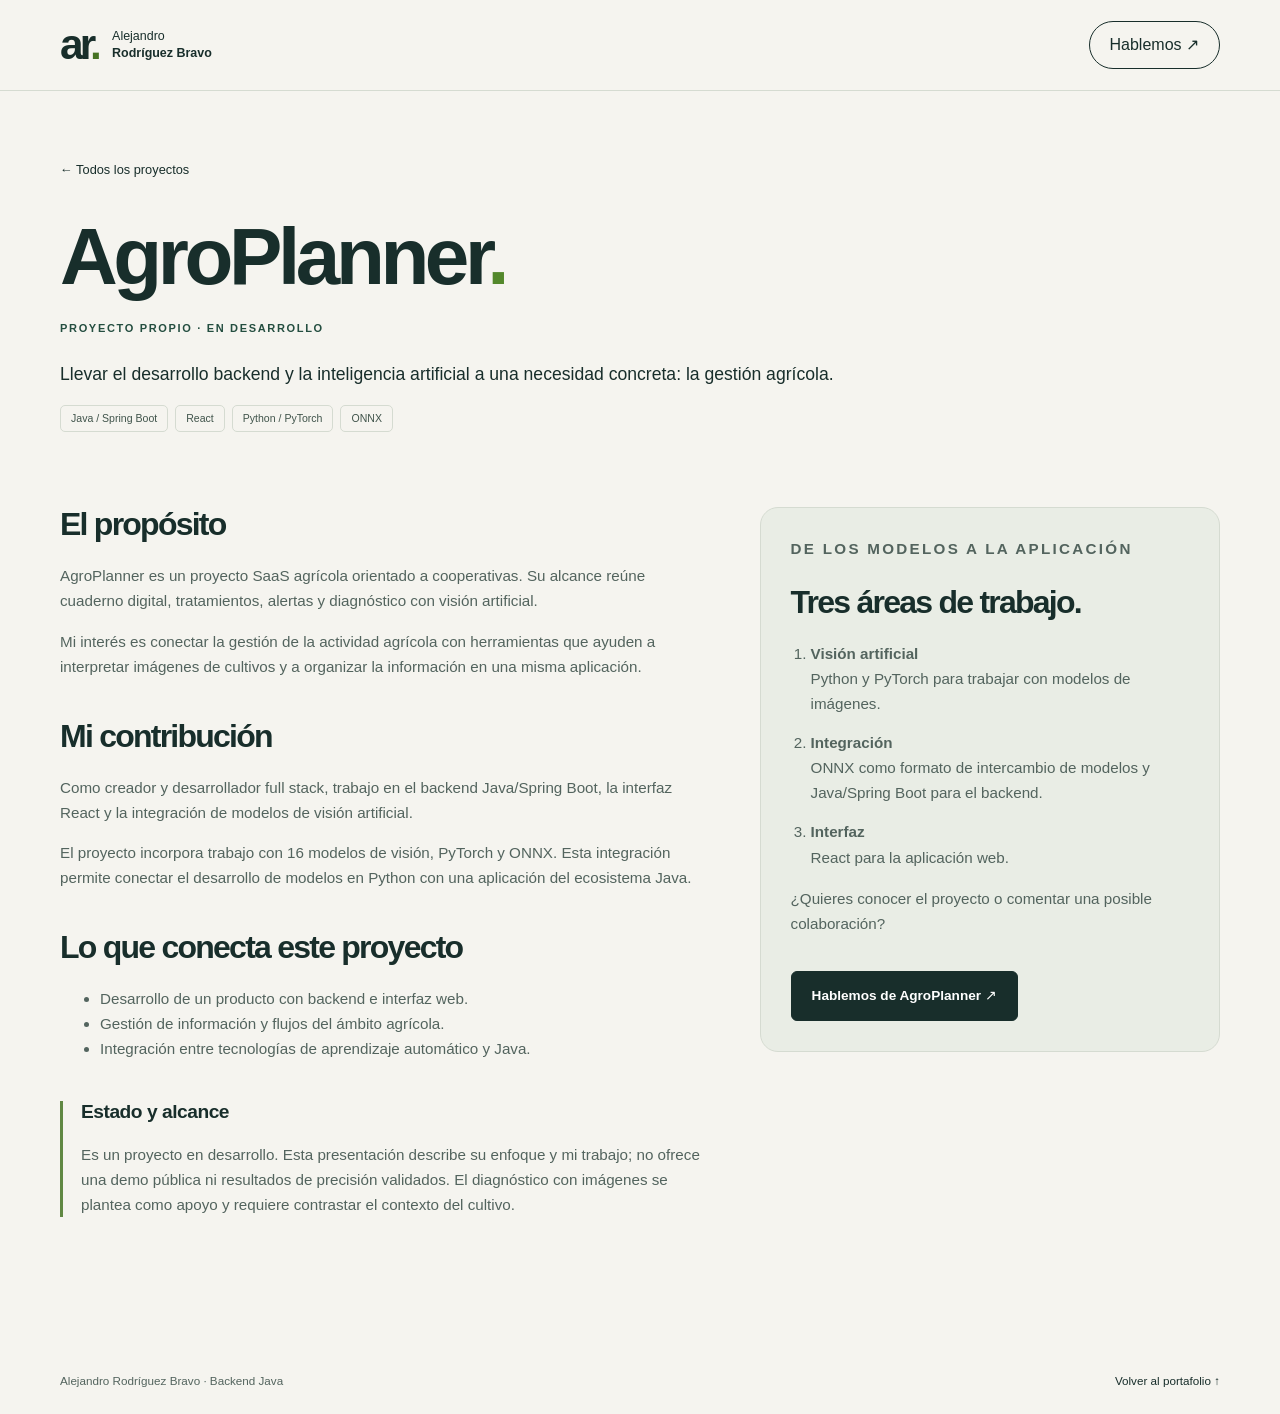
==== mi-portafolio/proyectos/agroplanner.html @ eabbd946 "Rediseña portafolio backend y destaca AgroPlanner y proyectos del Mundial 2026" ====
<!doctype html><html lang="es"><head><meta charset="utf-8"><meta name="viewport" content="width=device-width, initial-scale=1"><title>AgroPlanner | Proyecto de Alejandro Rodríguez Bravo</title><meta name="description" content="AgroPlanner: proyecto SaaS agrícola de Alejandro Rodríguez Bravo. Backend Spring Boot, interfaz React e integración de visión artificial con PyTorch y ONNX."><link rel="canonical" href="https://arodriguezbravo.netlify.app/proyectos/agroplanner.html"><meta property="og:type" content="article"><meta property="og:title" content="AgroPlanner · Backend e IA para el campo"><meta property="og:description" content="Un proyecto propio que conecta desarrollo Java, visión artificial y agricultura."><meta property="og:url" content="https://arodriguezbravo.netlify.app/proyectos/agroplanner.html"><meta property="og:image" content="https://arodriguezbravo.netlify.app/assets/img/social-card.png"><meta name="twitter:card" content="summary_large_image"><link rel="icon" href="../assets/img/favicon.svg" type="image/svg+xml"><link rel="stylesheet" href="../assets/css/styles.css"></head><body>
<a class="skip-link" href="#contenido">Saltar al contenido</a><header class="header"><nav class="nav container" aria-label="Navegación principal"><a class="brand" href="../index.html"><span class="monogram" aria-hidden="true">ar<span>.</span></span><span>Alejandro<br><strong>Rodríguez Bravo</strong></span></a><a class="nav-contact" href="../index.html#contacto">Hablemos ↗</a></nav></header>
<main id="contenido" class="container"><div class="case-hero"><a class="back-link" href="../index.html#proyectos">← Todos los proyectos</a><h1>AgroPlanner<span class="accent">.</span></h1><p class="eyebrow">PROYECTO PROPIO · EN DESARROLLO</p><p class="project-intro">Llevar el desarrollo backend y la inteligencia artificial a una necesidad concreta: la gestión agrícola.</p><div class="tags"><span>Java / Spring Boot</span><span>React</span><span>Python / PyTorch</span><span>ONNX</span></div></div>
<div class="case-layout"><div><article><h2>El propósito</h2><p>AgroPlanner es un proyecto SaaS agrícola orientado a cooperativas. Su alcance reúne cuaderno digital, tratamientos, alertas y diagnóstico con visión artificial.</p><p>Mi interés es conectar la gestión de la actividad agrícola con herramientas que ayuden a interpretar imágenes de cultivos y a organizar la información en una misma aplicación.</p></article><article><h2>Mi contribución</h2><p>Como creador y desarrollador full stack, trabajo en el backend Java/Spring Boot, la interfaz React y la integración de modelos de visión artificial.</p><p>El proyecto incorpora trabajo con 16 modelos de visión, PyTorch y ONNX. Esta integración permite conectar el desarrollo de modelos en Python con una aplicación del ecosistema Java.</p></article><article><h2>Lo que conecta este proyecto</h2><ul><li>Desarrollo de un producto con backend e interfaz web.</li><li>Gestión de información y flujos del ámbito agrícola.</li><li>Integración entre tecnologías de aprendizaje automático y Java.</li></ul></article><article class="case-note"><h3>Estado y alcance</h3><p>Es un proyecto en desarrollo. Esta presentación describe su enfoque y mi trabajo; no ofrece una demo pública ni resultados de precisión validados. El diagnóstico con imágenes se plantea como apoyo y requiere contrastar el contexto del cultivo.</p></article></div><aside class="case-panel" aria-label="Tecnologías del proyecto"><p class="eyebrow">DE LOS MODELOS A LA APLICACIÓN</p><h2>Tres áreas de trabajo.</h2><ol><li><strong>Visión artificial</strong><br>Python y PyTorch para trabajar con modelos de imágenes.</li><li><strong>Integración</strong><br>ONNX como formato de intercambio de modelos y Java/Spring Boot para el backend.</li><li><strong>Interfaz</strong><br>React para la aplicación web.</li></ol><p>¿Quieres conocer el proyecto o comentar una posible colaboración?</p><a class="button primary" href="mailto:alejandroguezbravo@hotmail.com?subject=Consulta%20sobre%20AgroPlanner">Hablemos de AgroPlanner ↗</a></aside></div></main><footer class="footer container"><p>Alejandro Rodríguez Bravo · Backend Java</p><a href="../index.html">Volver al portafolio ↑</a></footer></body></html>
---- mi-portafolio/assets/css/styles.css ----
@charset "UTF-8";
:root{--bg:#f5f4ef;--ink:#182e2b;--muted:#53645e;--accent:#bbef65;--line:#d5dbd1;--white:#fff;--green:#244e40;--radius:18px;font-family:Arial,Helvetica,sans-serif;color:var(--ink);background:var(--bg);font-synthesis:none}
*{box-sizing:border-box}html{scroll-behavior:smooth;scroll-padding-top:100px}body{margin:0;line-height:1.65}a{color:inherit;text-decoration:none}button{font:inherit}img{display:block;max-width:100%;height:auto}h1,h2,h3,p{margin-top:0}h1,h2,h3{line-height:1.12}h1,h2{letter-spacing:-.055em}h2{font-size:clamp(2rem,4vw,3.25rem);margin-bottom:20px}h3{font-size:1.35rem;letter-spacing:-.025em}p{color:var(--muted)}[hidden]{display:none!important}:focus-visible{outline:3px solid #397400;outline-offset:5px}a,button,summary{-webkit-tap-highlight-color:transparent}a:hover{text-decoration:underline;text-underline-offset:5px}.container{width:min(1160px,calc(100% - 80px));margin-inline:auto}.skip-link{position:fixed;top:12px;left:12px;z-index:20;padding:12px 20px;background:var(--ink);color:white;transform:translateY(-150%)}.skip-link:focus{transform:translateY(0)}
.header{position:sticky;top:0;background:var(--bg);z-index:10;border-bottom:1px solid var(--line)}.nav{min-height:90px;display:flex;align-items:center;justify-content:space-between;gap:24px}.brand{display:flex;align-items:center;gap:14px;font-size:.78rem;line-height:1.35}.brand:hover{text-decoration:none}.brand strong{font-weight:600}.monogram{font-size:2.65rem;font-weight:800;letter-spacing:-.09em;line-height:1}.monogram span{color:#467323}.nav-links{display:flex;gap:32px;align-items:center;font-size:.875rem;font-weight:600}.nav-contact{border:1px solid var(--ink);border-radius:99px;padding:10px 20px}.nav-contact span{margin-left:20px}.menu-toggle{border:1px solid var(--line);border-radius:8px;background:transparent;padding:9px 15px;min-height:44px;color:var(--ink)}
.hero{display:grid;grid-template-columns:1.3fr 1fr;gap:64px;align-items:center;padding-block:76px 64px}.eyebrow{font-size:.69rem;font-weight:700;letter-spacing:.15em;line-height:1.5;margin-bottom:24px;color:var(--green)}.status-dot{display:inline-block;width:8px;height:8px;background:#5a862e;border-radius:50%;margin-right:9px}.hero h1{font-size:clamp(2.75rem,4.8vw,4.5rem);margin-bottom:25px}.hero h1 em{font-family:Georgia,serif;font-weight:400;letter-spacing:-.06em;color:var(--green)}.hero-role{font-size:1.13rem;font-weight:600;color:var(--ink);margin-bottom:12px}.lead{font-size:1rem;max-width:510px}.actions{display:flex;flex-wrap:wrap;gap:12px;margin-top:30px}.button{display:inline-flex;gap:22px;align-items:center;justify-content:center;border:1px solid var(--ink);border-radius:6px;padding:13px 20px;min-height:48px;font-size:.85rem;font-weight:600;transition:background .2s}.button:hover{text-decoration:none;background:#dbe9cf}.primary{background:var(--ink);color:white}.primary:hover{background:var(--green)}.social-links{display:flex;flex-wrap:wrap;gap:20px;align-items:center;margin-top:27px;font-size:.78rem}.social-links span{font-size:.68rem;color:var(--muted);border-left:1px solid var(--line);padding-left:16px}
.portrait-panel{background:#e3e8dd;border:1px solid #d3dccb;border-radius:var(--radius);padding:22px 26px 0;overflow:hidden}.portrait-meta{display:flex;justify-content:space-between;align-items:center;font-size:.59rem;letter-spacing:.12em;font-weight:700}.portrait-meta>span:last-child{font-size:1.5rem}.portrait-frame{position:relative;height:330px;margin-top:18px;border-bottom:1px solid #bac7b0;display:flex;align-items:flex-end;justify-content:center}.portrait-frame:before{content:"";position:absolute;width:280px;height:280px;border:1px solid #bcc9b3;border-radius:50%;bottom:18px}.portrait{position:relative;width:330px;height:330px;object-fit:contain;object-position:bottom}.portrait-caption{display:flex;justify-content:space-between;align-items:center;padding-block:19px;font-size:.8rem;line-height:1.5}.portrait-sign{font-family:Georgia,serif;font-style:italic;font-size:2.2rem;letter-spacing:-.1em}.proof-strip{display:grid;grid-template-columns:repeat(3,1fr);border-top:1px solid var(--line);border-bottom:1px solid var(--line);padding-block:25px}.proof-strip p{display:flex;flex-direction:column;gap:2px;margin:0;padding-inline:32px;border-right:1px solid var(--line)}.proof-strip p:first-child{padding-left:0}.proof-strip p:last-child{border:0}.proof-strip strong{font-size:1.2rem;color:var(--ink)}.proof-strip span{font-size:.8rem}
.section{padding-block:100px}.section-heading{display:flex;justify-content:space-between;gap:40px;align-items:flex-end;margin-bottom:48px}.section-heading h2{margin:0}.section-heading>p{max-width:310px;font-size:.9rem;margin:0 0 6px}.section-heading .eyebrow{margin-bottom:16px}.experience{display:grid;grid-template-columns:245px 1fr;gap:36px;padding-block:34px;border-top:1px solid var(--line)}.experience-date{font-size:.8rem}.experience-date p{margin-top:12px}.pill{display:inline-block;background:#e0edcf;color:#294c19;border-radius:99px;font-size:.68rem;padding:4px 12px;font-weight:700}.company{font-size:.73rem;letter-spacing:.06em;font-weight:700;color:var(--ink);margin-bottom:10px}.company span{font-weight:400;color:var(--muted)}.experience h3{margin-bottom:15px}.experience p:not(.company){font-size:.9rem}.experience ul{padding-left:18px;color:var(--muted);font-size:.87rem;margin-bottom:18px}.experience li{margin-block:5px}.tags{display:flex;flex-wrap:wrap;gap:7px}.tags span{font-size:.66rem;line-height:1.5;padding:5px 10px;border:1px solid var(--line);border-radius:5px;color:#40544b}
.projects-band{background:#e9ede5}.featured-project{display:grid;grid-template-columns:1fr 1fr;background:var(--white);border:1px solid var(--line);border-radius:var(--radius);overflow:hidden}.featured-copy{padding:44px}.featured-copy .eyebrow{font-size:.62rem}.featured-copy h3{font-size:2.7rem;letter-spacing:-.055em;margin-bottom:16px}.accent{color:#53882b}.project-intro{font-size:1.1rem;color:var(--ink);line-height:1.5}.featured-copy>p:not(.eyebrow):not(.project-intro){font-size:.87rem}.text-link{display:inline-flex;gap:35px;border-bottom:1px solid var(--ink);padding-block:12px 8px;margin-top:22px;font-size:.86rem;font-weight:700}.text-link:hover{text-decoration:none;color:#386d15}.agro-art{background:#244e40;position:relative;overflow:hidden;min-height:450px;color:#e7f2df;padding:28px;display:flex;flex-direction:column;justify-content:space-between}.agro-top{display:flex;gap:20px;justify-content:space-between;font-size:.58rem;letter-spacing:.12em;position:relative;z-index:1}.agro-top span:last-child{max-width:110px;text-align:right}.agro-symbol{position:relative;font-family:Georgia,serif;font-size:12rem;letter-spacing:-.08em;align-self:center;line-height:1;color:#c5ec93}.agro-symbol span{font-family:Arial,sans-serif;font-size:5rem;vertical-align:top;letter-spacing:0}.agro-art>p{position:relative;color:#e7f2df;font-size:1.4rem;letter-spacing:-.04em;margin:0}.art-note{font-size:.58rem;color:#d4e7c7;margin-top:8px;position:relative}.field-lines{position:absolute;inset:50px -150px -100px;transform:rotate(-28deg);display:flex;gap:28px;justify-content:center}.field-lines i{height:800px;width:44px;border-inline:1px solid #507261;border-radius:60%}.project-grid{display:grid;grid-template-columns:1fr 1fr;gap:24px;margin-top:24px}.project-card{background:white;border:1px solid var(--line);border-radius:var(--radius);overflow:hidden}.project-card>img{width:100%;height:235px;object-fit:cover;object-position:top;border-bottom:1px solid var(--line)}.card-body{padding:30px}.card-body .eyebrow{font-size:.6rem;margin-bottom:12px}.card-body h3{font-size:1.5rem}.card-body p{font-size:.87rem}.card-body details{margin-top:22px;font-size:.8rem;border-top:1px solid var(--line);padding-top:14px}.card-body summary{cursor:pointer;min-height:30px;font-weight:600}.card-body details p{margin-block:12px 0}
.skills-grid{display:grid;grid-template-columns:repeat(4,1fr);gap:26px}.skills-grid article{border-top:1px solid var(--line);padding-top:22px}.skill-number{font-family:Georgia,serif;color:#4d6d40;font-size:1.4rem;display:block;margin-bottom:25px}.skills-grid h3{font-size:1.15rem}.skills-grid p{font-size:.85rem}.skills-grid .tags{margin-top:22px}.about-section{display:grid;grid-template-columns:1fr 1fr;gap:110px;padding-block:30px 100px}.about-section>div>p:not(.eyebrow){font-size:.94rem;max-width:480px}.education{border-left:1px solid var(--line);padding-left:45px}.education article{margin-top:28px}.education h3{font-size:1rem;line-height:1.4;margin-bottom:8px}.education p{font-size:.84rem}.contact-section{background:var(--ink);color:white;padding-block:75px}.contact-section .eyebrow{color:var(--accent)}.contact-inner{display:grid;grid-template-columns:1.5fr 1fr;gap:80px;align-items:center}.contact-section h2{font-size:clamp(2rem,4vw,3.6rem)}.contact-section p{color:#c5d1c8;font-size:.9rem;max-width:400px}.contact-email{font-size:clamp(.86rem,2vw,1.2rem);color:var(--accent);overflow-wrap:anywhere}.contact-links{display:flex;flex-direction:column;gap:15px}.contact-links>a{display:flex;justify-content:space-between;border-bottom:1px solid #50635a;padding:10px 0;font-size:.88rem}.contact-links p{margin:6px 0}.footer{display:flex;justify-content:space-between;gap:20px;padding-block:24px;font-size:.73rem}.footer p{margin:0}.contact-section :focus-visible{outline-color:var(--accent)}
.case-hero{padding-block:65px 45px;max-width:850px}.case-hero h1{font-size:clamp(2.8rem,7vw,5rem);margin-block:30px 18px}.back-link{font-size:.8rem}.case-layout{display:grid;grid-template-columns:1.4fr 1fr;gap:55px;padding-block:30px 90px}.case-layout h2{font-size:2rem}.case-layout h3{font-size:1.2rem}.case-layout article{margin-bottom:40px}.case-layout p,.case-layout li{font-size:.95rem;color:var(--muted)}.case-panel{background:#e9ede5;border:1px solid var(--line);border-radius:var(--radius);padding:30px;align-self:start}.case-panel ol{padding-left:20px}.case-panel li{margin-block:14px}.case-note{border-left:3px solid #608843;padding-left:18px}.case-panel .button{margin-top:20px}
@media(min-width:1440px){.hero{padding-block:90px 75px}}
@media(max-width:1050px){.hero{gap:35px}.container{width:calc(100% - 48px)}.nav-links{gap:20px}.hero h1{font-size:3.3rem}.portrait-frame,.portrait{height:300px}.skills-grid{grid-template-columns:1fr 1fr}.about-section{gap:50px}.featured-copy{padding:30px}.experience{grid-template-columns:190px 1fr}}
@media(max-width:760px){html{scroll-padding-top:90px}.container{width:calc(100% - 40px)}.nav{min-height:76px;flex-wrap:wrap;gap:0;padding-block:12px}.monogram{font-size:2.2rem}.nav-links{width:100%;padding-top:20px;display:flex;flex-wrap:wrap;gap:12px 20px;padding-bottom:10px}.nav-links>a{padding-block:8px}.nav-contact{padding-inline:12px!important}.menu-toggle:not([hidden]){display:block}.nav-links[data-collapsed="true"]{display:none}.hero{grid-template-columns:1fr;padding-top:45px;gap:35px}.hero h1{font-size:clamp(2.75rem,8.5vw,4rem)}.hero .eyebrow{font-size:.6rem}.hero-role{font-size:1rem}.lead{font-size:.94rem}.portrait-panel{max-width:420px;width:100%;justify-self:center}.portrait-frame,.portrait{height:310px}.proof-strip{padding-block:19px}.proof-strip p{padding-inline:14px}.proof-strip strong{font-size:.88rem}.proof-strip span{font-size:.66rem;line-height:1.5;margin-top:6px}.section{padding-block:65px}.section-heading{display:block;margin-bottom:30px}.section-heading>p{margin-top:20px;max-width:450px}.experience{grid-template-columns:1fr;gap:6px;padding-block:25px}.experience-date{display:flex;gap:12px;align-items:center;flex-wrap:wrap}.experience-date p{margin:0}.company{margin-top:12px}.featured-project,.project-grid{grid-template-columns:1fr}.agro-art{min-height:330px}.agro-symbol{font-size:9rem}.agro-symbol span{font-size:4rem}.featured-copy{padding:28px}.project-card>img{height:auto;max-height:300px}.skills-grid{gap:28px 22px}.about-section{grid-template-columns:1fr;gap:30px;padding-block:0 65px}.education{border-left:0;border-top:1px solid var(--line);padding:28px 0 0}.contact-inner{grid-template-columns:1fr;gap:30px}.contact-section{padding-block:55px}.footer{flex-wrap:wrap}.case-layout{grid-template-columns:1fr;gap:0}.case-hero{padding-top:35px}.social-links span{width:100%;border:0;padding:0}}
@media(max-width:390px){.actions{flex-direction:column}.skills-grid{grid-template-columns:1fr}.proof-strip p{padding-inline:9px}.proof-strip strong{font-size:.79rem}.hero h1{font-size:2.6rem}.portrait-frame,.portrait{height:270px}.portrait-frame:before{width:240px;height:240px}}
@media(prefers-reduced-motion:reduce){html{scroll-behavior:auto}*{transition:none!important}}
@media print{.header,.actions,.social-links,.contact-section,.footer,.skip-link{display:none}.container{width:100%}.section{padding-block:25px}.hero{padding-block:20px}.experience,.project-card{break-inside:avoid}body{background:white}.portrait-panel{max-width:250px}.portrait-frame,.portrait{height:200px}}

/* Selección de proyectos: cubiertas tipográficas, no capturas de las aplicaciones. */
.curated-card{display:flex;flex-direction:column}.curated-card .card-body{display:flex;flex-direction:column;flex:1}.curated-card .card-body>p:not(.eyebrow){flex:1}.project-cover{min-height:205px;padding:25px 30px;display:flex;flex-direction:column;justify-content:space-between;gap:18px;border-bottom:1px solid var(--line)}.cover-label{font-size:.6rem;letter-spacing:.13em;font-weight:700}.cover-symbol{font-family:Georgia,serif;font-size:clamp(2rem,4vw,3.8rem);letter-spacing:-.05em;line-height:1.2;overflow-wrap:anywhere}.cover-caption{font-size:.77rem}.porra{background:#203d36;color:#d9f2b5}.mundial{background:#e4eacb;color:#29402a}.fundae{background:#e6e4dc;color:#3c4236}.prices{background:#dae5e7;color:#203e46}.prices .cover-symbol,.fundae .cover-symbol{font-family:monospace;font-size:clamp(1.15rem,2.3vw,2rem);letter-spacing:-.04em}.project-actions{display:flex;align-items:center;flex-wrap:wrap;gap:12px 24px;margin-top:10px}.project-actions .text-link{margin-top:0}.repo-link{font-size:.78rem;padding-block:12px;min-height:44px}.projects-more{margin:30px 0 0;font-size:.85rem}.projects-more a{text-decoration:underline;text-underline-offset:4px}.case-panel .source-note{font-size:.76rem;margin-top:22px}.case-panel .button{max-width:100%;white-space:normal}@media(max-width:760px){.project-cover{min-height:185px;padding:24px}.cover-symbol{font-size:3.3rem}.prices .cover-symbol,.fundae .cover-symbol{font-size:1.5rem}.projects-more a{display:inline-block;padding-block:8px}}
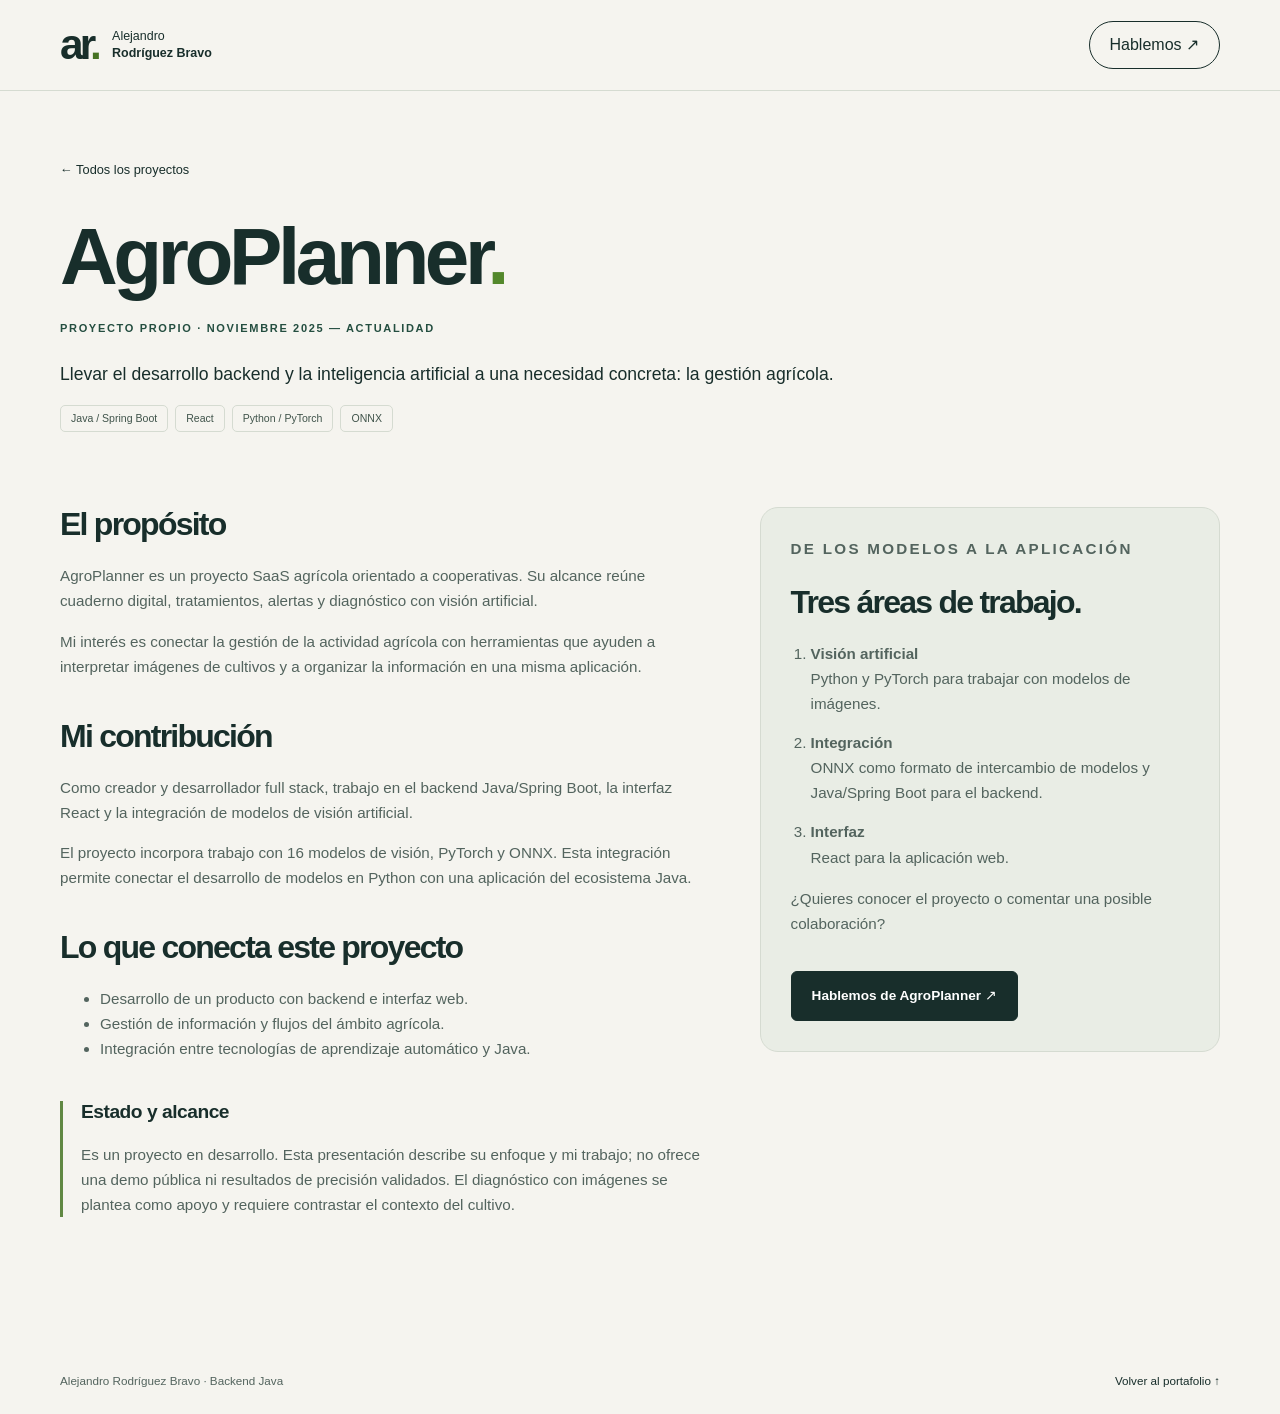
==== commit 4b73a5c9: "Corrige fechas de UST y AgroPlanner y elimina fechas de formación" ====
--- a/mi-portafolio/proyectos/agroplanner.html
+++ b/mi-portafolio/proyectos/agroplanner.html
@@ -1,4 +1,4 @@
 <!doctype html><html lang="es"><head><meta charset="utf-8"><meta name="viewport" content="width=device-width, initial-scale=1"><title>AgroPlanner | Proyecto de Alejandro Rodríguez Bravo</title><meta name="description" content="AgroPlanner: proyecto SaaS agrícola de Alejandro Rodríguez Bravo. Backend Spring Boot, interfaz React e integración de visión artificial con PyTorch y ONNX."><link rel="canonical" href="https://arodriguezbravo.netlify.app/proyectos/agroplanner.html"><meta property="og:type" content="article"><meta property="og:title" content="AgroPlanner · Backend e IA para el campo"><meta property="og:description" content="Un proyecto propio que conecta desarrollo Java, visión artificial y agricultura."><meta property="og:url" content="https://arodriguezbravo.netlify.app/proyectos/agroplanner.html"><meta property="og:image" content="https://arodriguezbravo.netlify.app/assets/img/social-card.png"><meta name="twitter:card" content="summary_large_image"><link rel="icon" href="../assets/img/favicon.svg" type="image/svg+xml"><link rel="stylesheet" href="../assets/css/styles.css"></head><body>
 <a class="skip-link" href="#contenido">Saltar al contenido</a><header class="header"><nav class="nav container" aria-label="Navegación principal"><a class="brand" href="../index.html"><span class="monogram" aria-hidden="true">ar<span>.</span></span><span>Alejandro<br><strong>Rodríguez Bravo</strong></span></a><a class="nav-contact" href="../index.html#contacto">Hablemos ↗</a></nav></header>
-<main id="contenido" class="container"><div class="case-hero"><a class="back-link" href="../index.html#proyectos">← Todos los proyectos</a><h1>AgroPlanner<span class="accent">.</span></h1><p class="eyebrow">PROYECTO PROPIO · EN DESARROLLO</p><p class="project-intro">Llevar el desarrollo backend y la inteligencia artificial a una necesidad concreta: la gestión agrícola.</p><div class="tags"><span>Java / Spring Boot</span><span>React</span><span>Python / PyTorch</span><span>ONNX</span></div></div>
+<main id="contenido" class="container"><div class="case-hero"><a class="back-link" href="../index.html#proyectos">← Todos los proyectos</a><h1>AgroPlanner<span class="accent">.</span></h1><p class="eyebrow">PROYECTO PROPIO · NOVIEMBRE 2025 — ACTUALIDAD</p><p class="project-intro">Llevar el desarrollo backend y la inteligencia artificial a una necesidad concreta: la gestión agrícola.</p><div class="tags"><span>Java / Spring Boot</span><span>React</span><span>Python / PyTorch</span><span>ONNX</span></div></div>
 <div class="case-layout"><div><article><h2>El propósito</h2><p>AgroPlanner es un proyecto SaaS agrícola orientado a cooperativas. Su alcance reúne cuaderno digital, tratamientos, alertas y diagnóstico con visión artificial.</p><p>Mi interés es conectar la gestión de la actividad agrícola con herramientas que ayuden a interpretar imágenes de cultivos y a organizar la información en una misma aplicación.</p></article><article><h2>Mi contribución</h2><p>Como creador y desarrollador full stack, trabajo en el backend Java/Spring Boot, la interfaz React y la integración de modelos de visión artificial.</p><p>El proyecto incorpora trabajo con 16 modelos de visión, PyTorch y ONNX. Esta integración permite conectar el desarrollo de modelos en Python con una aplicación del ecosistema Java.</p></article><article><h2>Lo que conecta este proyecto</h2><ul><li>Desarrollo de un producto con backend e interfaz web.</li><li>Gestión de información y flujos del ámbito agrícola.</li><li>Integración entre tecnologías de aprendizaje automático y Java.</li></ul></article><article class="case-note"><h3>Estado y alcance</h3><p>Es un proyecto en desarrollo. Esta presentación describe su enfoque y mi trabajo; no ofrece una demo pública ni resultados de precisión validados. El diagnóstico con imágenes se plantea como apoyo y requiere contrastar el contexto del cultivo.</p></article></div><aside class="case-panel" aria-label="Tecnologías del proyecto"><p class="eyebrow">DE LOS MODELOS A LA APLICACIÓN</p><h2>Tres áreas de trabajo.</h2><ol><li><strong>Visión artificial</strong><br>Python y PyTorch para trabajar con modelos de imágenes.</li><li><strong>Integración</strong><br>ONNX como formato de intercambio de modelos y Java/Spring Boot para el backend.</li><li><strong>Interfaz</strong><br>React para la aplicación web.</li></ol><p>¿Quieres conocer el proyecto o comentar una posible colaboración?</p><a class="button primary" href="mailto:alejandroguezbravo@hotmail.com?subject=Consulta%20sobre%20AgroPlanner">Hablemos de AgroPlanner ↗</a></aside></div></main><footer class="footer container"><p>Alejandro Rodríguez Bravo · Backend Java</p><a href="../index.html">Volver al portafolio ↑</a></footer></body></html>
